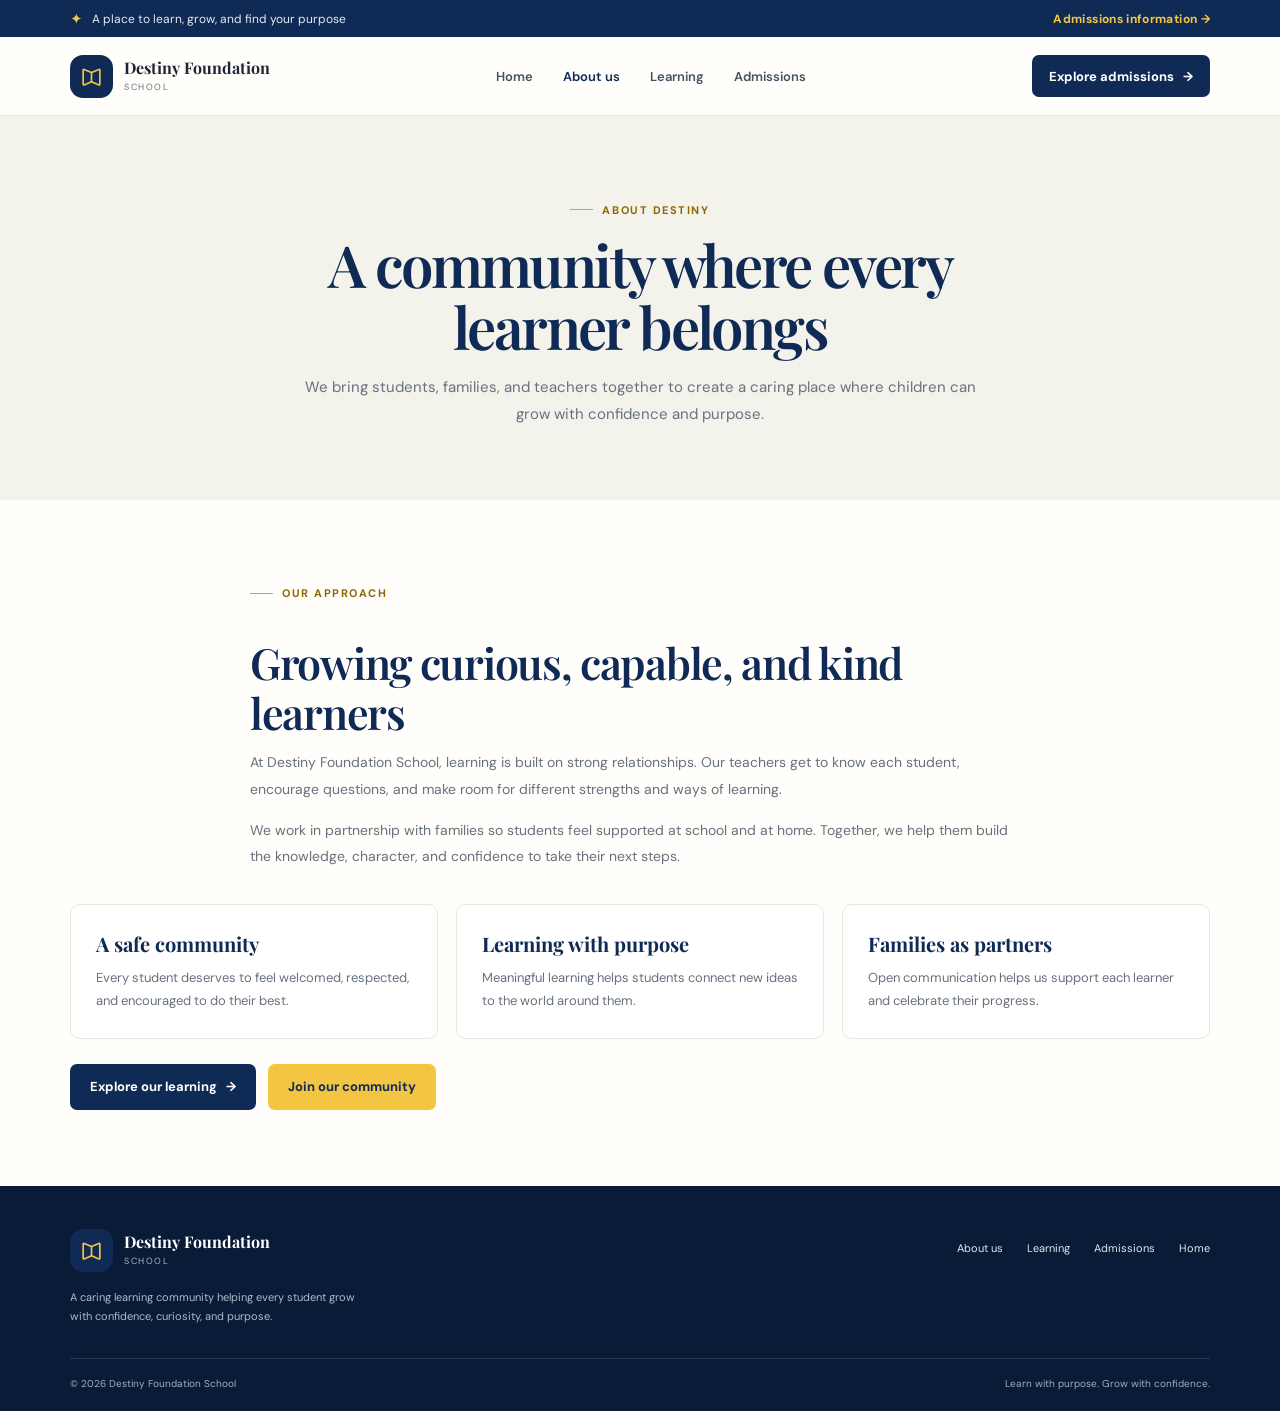
==== about.html @ 3c0583e7 "Publish school website pages" ====
<!DOCTYPE html>
<html lang="en">
<head>
    <meta charset="UTF-8">
    <meta name="viewport" content="width=device-width, initial-scale=1.0">
    <meta name="theme-color" content="#102a56">
    <meta name="description" content="Learn about the caring community, values, and approach at Destiny Foundation School.">
    <title>About Us | Destiny Foundation School</title>
    <link rel="preconnect" href="https://fonts.googleapis.com">
    <link rel="preconnect" href="https://fonts.gstatic.com" crossorigin>
    <link href="https://fonts.googleapis.com/css2?family=DM+Sans:wght@400;500;600;700&family=Playfair+Display:wght@600;700&display=swap" rel="stylesheet">
    <link rel="stylesheet" href="styles.css">
</head>
<body>
    <div class="topbar">
        <div class="wrap topbar-inner">
            <div class="topbar-note"><span aria-hidden="true">✦</span> A place to learn, grow, and find your purpose</div>
            <a class="topbar-link" href="admissions.html">Admissions information <span aria-hidden="true">→</span></a>
        </div>
    </div>
    <header class="site-header">
        <div class="wrap nav-inner">
            <a class="brand" href="index.html" aria-label="Destiny Foundation School home">
                <span class="brand-mark" aria-hidden="true">
                    <svg viewBox="0 0 24 24" fill="none"><path d="M4 19.5V5.8c0-.5.4-.8.9-.6l7.1 3 7.1-3c.5-.2.9.1.9.6v13.7c0 .5-.4.8-.9.6l-7.1-3-7.1 3c-.5.2-.9-.1-.9-.6Z" stroke="currentColor" stroke-width="1.6" stroke-linejoin="round"/><path d="M12 8.2v9.1" stroke="currentColor" stroke-width="1.6"/></svg>
                </span>
                <span><span class="brand-name">Destiny Foundation</span><span class="brand-subtitle">School</span></span>
            </a>
            <nav class="nav-links" id="main-navigation" aria-label="Main navigation">
                <a href="index.html">Home</a>
                <a href="about.html" aria-current="page">About us</a>
                <a href="learning.html">Learning</a>
                <a href="admissions.html">Admissions</a>
            </nav>
            <a class="nav-cta" href="admissions.html">Explore admissions <span aria-hidden="true">→</span></a>
            <button class="menu-toggle" type="button" aria-label="Open navigation menu" aria-expanded="false" aria-controls="main-navigation">
                <svg viewBox="0 0 24 24" fill="none" aria-hidden="true"><path d="M4 7h16M4 12h16M4 17h16" stroke="currentColor" stroke-width="1.8" stroke-linecap="round"/></svg>
            </button>
        </div>
    </header>
    <main>
        <section class="page-intro">
            <div class="wrap">
                <span class="eyebrow">About Destiny</span>
                <h1>A community where every learner belongs</h1>
                <p>We bring students, families, and teachers together to create a caring place where children can grow with confidence and purpose.</p>
            </div>
        </section>
        <section class="page-content">
            <div class="wrap">
                <div class="page-copy">
                    <span class="eyebrow">Our approach</span>
                    <h2>Growing curious, capable, and kind learners</h2>
                    <p>At Destiny Foundation School, learning is built on strong relationships. Our teachers get to know each student, encourage questions, and make room for different strengths and ways of learning.</p>
                    <p>We work in partnership with families so students feel supported at school and at home. Together, we help them build the knowledge, character, and confidence to take their next steps.</p>
                </div>
                <div class="page-cards">
                    <article class="page-card">
                        <h3>A safe community</h3>
                        <p>Every student deserves to feel welcomed, respected, and encouraged to do their best.</p>
                    </article>
                    <article class="page-card">
                        <h3>Learning with purpose</h3>
                        <p>Meaningful learning helps students connect new ideas to the world around them.</p>
                    </article>
                    <article class="page-card">
                        <h3>Families as partners</h3>
                        <p>Open communication helps us support each learner and celebrate their progress.</p>
                    </article>
                </div>
                <div class="page-actions">
                    <a class="button" href="learning.html">Explore our learning <span aria-hidden="true">→</span></a>
                    <a class="button button-gold" href="admissions.html">Join our community</a>
                </div>
            </div>
        </section>
    </main>
    <footer class="footer">
        <div class="wrap">
            <div class="footer-main">
                <div>
                    <a class="brand" href="index.html" aria-label="Destiny Foundation School home">
                        <span class="brand-mark" aria-hidden="true"><svg viewBox="0 0 24 24" fill="none"><path d="M4 19.5V5.8c0-.5.4-.8.9-.6l7.1 3 7.1-3c.5-.2.9.1.9.6v13.7c0 .5-.4.8-.9.6l-7.1-3-7.1 3c-.5.2-.9-.1-.9-.6Z" stroke="currentColor" stroke-width="1.6" stroke-linejoin="round"/><path d="M12 8.2v9.1" stroke="currentColor" stroke-width="1.6"/></svg></span>
                        <span><span class="brand-name">Destiny Foundation</span><span class="brand-subtitle">School</span></span>
                    </a>
                    <p class="footer-about">A caring learning community helping every student grow with confidence, curiosity, and purpose.</p>
                </div>
                <nav class="footer-nav" aria-label="Footer navigation">
                    <a href="about.html">About us</a><a href="learning.html">Learning</a><a href="admissions.html">Admissions</a><a href="index.html">Home</a>
                </nav>
            </div>
            <div class="footer-bottom"><span>© <span class="year"></span> Destiny Foundation School</span><span>Learn with purpose. Grow with confidence.</span></div>
        </div>
    </footer>
    <script>
        const menuButton = document.querySelector(".menu-toggle");
        const navigation = document.querySelector("#main-navigation");
        menuButton.addEventListener("click", () => {
            const isExpanded = menuButton.getAttribute("aria-expanded") === "true";
            menuButton.setAttribute("aria-expanded", String(!isExpanded));
            menuButton.setAttribute("aria-label", isExpanded ? "Open navigation menu" : "Close navigation menu");
            navigation.classList.toggle("is-open", !isExpanded);
        });
        navigation.addEventListener("click", (event) => {
            if (event.target.closest("a")) {
                menuButton.setAttribute("aria-expanded", "false");
                menuButton.setAttribute("aria-label", "Open navigation menu");
                navigation.classList.remove("is-open");
            }
        });
        document.querySelector(".year").textContent = new Date().getFullYear();
    </script>
</body>
</html>
---- styles.css ----
:root {
            color-scheme: light;
            --navy: #102a56;
            --cream: #f7f5ef;
            --paper: #fffefa;
            --yellow: #f4c542;
            --ink: #1c2635;
            --muted: #68717e;
            --line: #e8e7df;
            --serif: "Playfair Display", Georgia, serif;
            --sans: "DM Sans", Arial, sans-serif;
        }

        * { box-sizing: border-box; }
        html { scroll-behavior: smooth; scroll-padding-top: 88px; }
        body { margin: 0; color: var(--ink); background: var(--paper); font-family: var(--sans); -webkit-font-smoothing: antialiased; }
        a { color: inherit; text-decoration: none; }
        button { font: inherit; }
        .wrap { width: min(1140px, calc(100% - 48px)); margin-inline: auto; }

        .topbar { background: var(--navy); color: #e5eaf2; font-size: 12px; }
        .topbar-inner { min-height: 37px; display: flex; align-items: center; justify-content: space-between; gap: 16px; }
        .topbar-note { display: flex; align-items: center; gap: 9px; }
        .topbar-note span { color: var(--yellow); font-size: 15px; }
        .topbar-link { color: var(--yellow); font-weight: 700; letter-spacing: .03em; }

        .site-header { position: sticky; top: 0; z-index: 10; background: rgba(255, 254, 250, .96); border-bottom: 1px solid rgba(232, 231, 223, .85); backdrop-filter: blur(12px); }
        .nav-inner { min-height: 78px; display: flex; align-items: center; justify-content: space-between; gap: 30px; }
        .brand { display: inline-flex; align-items: center; gap: 11px; flex-shrink: 0; }
        .brand-mark { width: 43px; height: 43px; display: grid; place-items: center; background: var(--navy); border-radius: 13px; color: var(--yellow); }
        .brand-mark svg { width: 25px; height: 25px; }
        .brand-name { display: block; font-family: var(--serif); font-size: 16px; line-height: 1.1; font-weight: 700; }
        .brand-subtitle { display: block; margin-top: 5px; color: var(--muted); font-size: 9px; letter-spacing: .17em; text-transform: uppercase; }
        .nav-links { display: flex; align-items: center; gap: 30px; }
        .nav-links a { color: #465166; font-size: 13px; font-weight: 600; transition: color .2s ease; }
        .nav-links a:hover { color: #8c6800; }
        .nav-links a[aria-current="page"] { color: var(--navy); }
        .nav-cta, .button { display: inline-flex; align-items: center; justify-content: center; gap: 9px; min-height: 46px; padding: 0 20px; border: 0; border-radius: 7px; background: var(--navy); color: #fff; font-size: 13px; font-weight: 700; transition: transform .2s ease, background .2s ease; }
        .nav-cta:hover, .button:hover { transform: translateY(-2px); background: #1d4177; }
        .nav-cta { min-height: 42px; padding-inline: 17px; }
        .menu-toggle { display: none; width: 42px; height: 42px; border: 1px solid var(--line); border-radius: 7px; background: transparent; color: var(--navy); cursor: pointer; }
        .menu-toggle svg { width: 21px; height: 21px; }

        .hero { position: relative; min-height: 610px; overflow: hidden; background: #182943; color: #fff; }
        .hero-slide { position: absolute; inset: 0; display: flex; align-items: center; visibility: hidden; opacity: 0; transition: opacity .65s ease, visibility .65s ease; }
        .hero-slide.is-active { visibility: visible; opacity: 1; }
        .hero-slide[aria-hidden="true"] { pointer-events: none; }
        .hero-slide img { position: absolute; inset: 0; width: 100%; height: 100%; object-fit: cover; }
        .hero-slide::after { position: absolute; inset: 0; background: linear-gradient(90deg, rgba(7, 20, 41, .86) 0%, rgba(7, 20, 41, .69) 43%, rgba(7, 20, 41, .12) 100%), linear-gradient(0deg, rgba(7, 20, 41, .42), transparent 48%); content: ""; }
        .hero-content { position: relative; z-index: 1; width: min(720px, 75%); padding: 94px 0 138px; }
        .eyebrow { display: inline-flex; align-items: center; gap: 9px; color: #8c6800; font-size: 11px; font-weight: 700; letter-spacing: .14em; text-transform: uppercase; }
        .eyebrow::before { width: 23px; height: 1px; background: #d5aa20; content: ""; }
        h1, h2, h3, p { margin-top: 0; }
        h1 { max-width: 720px; margin: 19px 0 18px; color: #fff; font-family: var(--serif); font-size: clamp(42px, 5.5vw, 70px); font-weight: 600; letter-spacing: -.045em; line-height: 1.08; }
        h1 em { color: var(--yellow); font-weight: 600; }
        .hero .eyebrow { color: #ffe28a; }
        .hero .eyebrow::before { background: var(--yellow); }
        .hero-copy { max-width: 540px; margin-bottom: 27px; color: rgba(255, 255, 255, .86); font-size: 15px; line-height: 1.85; }
        .hero-actions { display: flex; flex-wrap: wrap; align-items: center; gap: 13px; }
        .button svg { width: 16px; height: 16px; }
        .hero .button { background: var(--yellow); color: var(--navy); }
        .hero .button:hover { background: #ffda68; }
        .hero .button-outline { border: 1px solid rgba(255, 255, 255, .7); background: rgba(255, 255, 255, .08); color: #fff; }
        .hero .button-outline:hover { background: rgba(255, 255, 255, .18); }
        .hero-controls { position: absolute; z-index: 2; right: 0; bottom: 28px; left: 0; display: flex; align-items: center; justify-content: space-between; }
        .hero-control-group, .hero-pagination { display: flex; align-items: center; gap: 10px; }
        .hero-control { width: 42px; height: 42px; display: grid; place-items: center; border: 1px solid rgba(255, 255, 255, .5); border-radius: 50%; background: rgba(7, 20, 41, .22); color: #fff; cursor: pointer; transition: background .2s ease, border-color .2s ease; }
        .hero-control:hover { border-color: #fff; background: rgba(255, 255, 255, .18); }
        .hero-control svg { width: 18px; height: 18px; }
        .hero-dot { width: 10px; height: 10px; padding: 0; border: 1px solid #fff; border-radius: 50%; background: transparent; cursor: pointer; transition: width .2s ease, background .2s ease; }
        .hero-dot[aria-current="true"] { width: 26px; border-radius: 10px; background: var(--yellow); border-color: var(--yellow); }
        .hero-pause { margin-left: 7px; font-size: 14px; }
        .hero-pause span { font-size: 13px; }
        .hero-control:focus-visible, .hero-dot:focus-visible { outline: 3px solid var(--yellow); outline-offset: 3px; }

        .values-strip { border-bottom: 1px solid var(--line); background: var(--paper); }
        .values-grid { display: grid; grid-template-columns: repeat(3, 1fr); }
        .value-item { display: flex; align-items: center; gap: 14px; padding: 25px 24px; }
        .value-item:first-child { padding-left: 0; }
        .value-item + .value-item { border-left: 1px solid var(--line); }
        .value-icon { width: 40px; height: 40px; display: grid; flex-shrink: 0; place-items: center; border-radius: 10px; background: #edf1f8; color: var(--navy); }
        .value-icon svg { width: 20px; height: 20px; }
        .value-item strong { display: block; font-size: 12px; }
        .value-item small { display: block; margin-top: 4px; color: var(--muted); font-size: 11px; }

        .section { padding: 88px 0; }
        .section-heading { max-width: 620px; margin: 0 auto 39px; text-align: center; }
        .section-heading .eyebrow { justify-content: center; }
        h2 { margin: 13px 0 12px; color: var(--navy); font-family: var(--serif); font-size: clamp(31px, 3.7vw, 43px); font-weight: 600; letter-spacing: -.03em; line-height: 1.16; }
        .section-heading p { margin-bottom: 0; color: var(--muted); font-size: 14px; line-height: 1.8; }
        .programs { background: #fff; }
        .program-grid { display: grid; grid-template-columns: repeat(3, 1fr); gap: 19px; }
        .program-card { overflow: hidden; border: 1px solid var(--line); border-radius: 10px; background: #fff; transition: transform .2s ease, box-shadow .2s ease; }
        .program-card:hover { transform: translateY(-4px); box-shadow: 0 16px 35px rgba(16, 37, 30, .08); }
        .program-photo { height: 190px; overflow: hidden; background: #e8e9e1; }
        .program-photo img { width: 100%; height: 100%; display: block; object-fit: cover; transition: transform .3s ease; }
        .program-card:hover .program-photo img { transform: scale(1.04); }
        .program-body { padding: 21px 21px 20px; }
        .program-level { color: #8c6800; font-size: 10px; font-weight: 700; letter-spacing: .12em; text-transform: uppercase; }
        .program-body h3 { margin: 8px 0 8px; color: var(--navy); font-family: var(--serif); font-size: 20px; }
        .program-body p { min-height: 43px; margin-bottom: 16px; color: var(--muted); font-size: 12px; line-height: 1.75; }
        .text-link { display: inline-flex; align-items: center; gap: 7px; color: #23477f; font-size: 11px; font-weight: 700; }
        .text-link svg { width: 14px; height: 14px; transition: transform .2s ease; }
        .text-link:hover svg { transform: translateX(3px); }

        .about { overflow: hidden; background: var(--navy); color: #fff; }
        .about-grid { display: grid; grid-template-columns: .92fr 1fr; align-items: center; gap: 75px; }
        .about-visual { position: relative; min-height: 380px; }
        .about-photo { position: absolute; inset: 0 0 0 25px; overflow: hidden; border-radius: 10px; background: #52617a; }
        .about-photo img { width: 100%; height: 100%; display: block; object-fit: cover; }
        .about-photo::after { position: absolute; inset: 0; background: linear-gradient(180deg, transparent 60%, rgba(16, 37, 30, .33)); content: ""; }
        .about-badge { position: absolute; bottom: 24px; left: 0; display: flex; align-items: center; gap: 10px; padding: 13px 15px; border-radius: 8px; background: #fffefa; color: var(--ink); box-shadow: 0 10px 25px rgba(0, 0, 0, .12); }
        .badge-star { color: #9a7400; font-size: 20px; }
        .about-badge strong, .about-badge small { display: block; }
        .about-badge strong { font-size: 11px; }
        .about-badge small { margin-top: 3px; color: var(--muted); font-size: 10px; }
        .about-copy .eyebrow { color: var(--yellow); }
        .about-copy h2 { color: #fff; }
        .about-copy > p { margin: 0 0 23px; color: #cbd4e1; font-size: 13px; line-height: 1.9; }
        .about-points { display: grid; grid-template-columns: 1fr 1fr; gap: 16px 21px; margin-bottom: 27px; }
        .about-point { display: flex; align-items: flex-start; gap: 9px; color: #e9edf5; font-size: 11px; line-height: 1.6; }
        .check { width: 17px; height: 17px; display: grid; flex-shrink: 0; place-items: center; margin-top: 1px; border-radius: 50%; background: rgba(244, 197, 66, .16); color: var(--yellow); font-size: 11px; }
        .button-gold { background: var(--yellow); color: var(--navy); }
        .button-gold:hover { background: #ffda68; color: var(--navy); }

        .admissions { padding: 72px 0; background: #f3f2eb; }
        .admissions-inner { display: flex; align-items: center; justify-content: space-between; gap: 35px; }
        .admissions-copy { max-width: 610px; }
        .admissions-copy h2 { margin: 12px 0 8px; font-size: clamp(29px, 3vw, 37px); }
        .admissions-copy p { margin: 0; color: var(--muted); font-size: 13px; line-height: 1.8; }
        .admissions-actions { display: flex; flex-shrink: 0; align-items: center; gap: 10px; }

        .footer { padding: 43px 0 21px; background: #0a1b37; color: #e1e7f0; }
        .footer-main { display: flex; align-items: flex-start; justify-content: space-between; gap: 35px; padding-bottom: 31px; }
        .footer .brand-name { color: #fff; }
        .footer .brand-subtitle { color: #a7b3c7; }
        .footer-about { max-width: 300px; margin: 16px 0 0; color: #b0bbcd; font-size: 11px; line-height: 1.8; }
        .footer-nav { display: flex; flex-wrap: wrap; gap: 24px; padding-top: 12px; }
        .footer-nav a { color: #e1e7f0; font-size: 11px; }
        .footer-nav a:hover { color: var(--yellow); }
        .footer-bottom { display: flex; justify-content: space-between; gap: 20px; padding-top: 18px; border-top: 1px solid rgba(255, 255, 255, .12); color: #a1aec2; font-size: 10px; }

        .page-intro { padding: 78px 0 72px; background: #f3f2eb; text-align: center; }
        .page-intro h1 { max-width: 780px; margin: 16px auto; color: var(--navy); font-size: clamp(38px, 5vw, 58px); }
        .page-intro p { max-width: 680px; margin: 0 auto; color: var(--muted); font-size: 15px; line-height: 1.8; }
        .page-content { padding: 76px 0; }
        .page-copy { max-width: 780px; margin-inline: auto; color: var(--muted); font-size: 14px; line-height: 1.9; }
        .page-copy h2 { margin-top: 34px; }
        .page-cards { display: grid; grid-template-columns: repeat(3, 1fr); gap: 18px; margin-top: 34px; }
        .page-card { padding: 25px; border: 1px solid var(--line); border-radius: 10px; background: #fff; }
        .page-card h3 { margin-bottom: 9px; color: var(--navy); font-family: var(--serif); font-size: 20px; }
        .page-card p { margin-bottom: 0; color: var(--muted); font-size: 13px; line-height: 1.8; }
        .page-actions { display: flex; flex-wrap: wrap; gap: 12px; margin-top: 25px; }
        .admissions-steps { display: grid; grid-template-columns: repeat(3, 1fr); gap: 18px; margin-top: 35px; }
        .admissions-step { padding: 22px; border-left: 3px solid var(--yellow); background: #fff; }
        .admissions-step strong { display: block; margin-bottom: 8px; color: var(--navy); font-family: var(--serif); font-size: 18px; }
        .admissions-step p { margin: 0; color: var(--muted); font-size: 13px; line-height: 1.8; }

        @media (max-width: 900px) {
            .nav-links { gap: 17px; }
            .hero { min-height: 570px; }
            .hero-content { width: min(680px, 85%); }
            .about-grid { gap: 42px; }
            .about-visual { min-height: 350px; }
        }
        @media (max-width: 720px) {
            .wrap { width: min(100% - 36px, 540px); }
            .topbar-inner { min-height: 34px; font-size: 10px; }
            .nav-inner { min-height: 68px; }
            .menu-toggle { display: grid; place-items: center; }
            .nav-cta { display: none; }
            .nav-links { position: absolute; top: calc(100% + 1px); right: 0; left: 0; display: none; align-items: stretch; gap: 0; padding: 8px 18px 15px; border-bottom: 1px solid var(--line); background: var(--paper); }
            .nav-links.is-open { display: flex; flex-direction: column; }
            .nav-links a { padding: 12px 3px; }
            .hero { min-height: 680px; }
            .hero-slide::after { background: linear-gradient(90deg, rgba(7, 20, 41, .8), rgba(7, 20, 41, .45)), linear-gradient(0deg, rgba(7, 20, 41, .48), transparent 62%); }
            .hero-content { width: 100%; padding: 70px 0 145px; }
            h1 { font-size: clamp(40px, 11vw, 59px); }
            .hero-copy { font-size: 14px; }
            .hero-controls { bottom: 23px; }
            .hero-control { width: 38px; height: 38px; }
            .hero-control-group, .hero-pagination { gap: 7px; }
            .values-grid { grid-template-columns: 1fr; padding-block: 7px; }
            .value-item, .value-item:first-child { padding: 13px 0; }
            .value-item + .value-item { border-top: 1px solid var(--line); border-left: 0; }
            .value-icon { width: 36px; height: 36px; }
            .section { padding: 67px 0; }
            .section-heading { margin-bottom: 28px; }
            .program-grid { grid-template-columns: 1fr; gap: 14px; }
            .program-photo { height: 220px; }
            .program-body p { min-height: 0; }
            .about-grid { grid-template-columns: 1fr; gap: 40px; }
            .about-visual { min-height: min(80vw, 365px); }
            .about-photo { left: 18px; }
            .about-points { gap: 13px 12px; }
            .admissions { padding: 57px 0; }
            .admissions-inner { align-items: flex-start; flex-direction: column; gap: 23px; }
            .footer-main { flex-direction: column; gap: 23px; }
            .footer-nav { gap: 17px; padding-top: 0; }
            .page-intro { padding: 58px 0; }
            .page-content { padding: 55px 0; }
            .page-cards, .admissions-steps { grid-template-columns: 1fr; }
        }
        @media (max-width: 420px) {
            .wrap { width: calc(100% - 30px); }
            .topbar-note { gap: 6px; }
            .brand-mark { width: 39px; height: 39px; }
            .brand-name { font-size: 15px; }
            .hero-actions { align-items: stretch; flex-direction: column; }
            .hero-actions .button { width: 100%; }
            .about-points { grid-template-columns: 1fr; }
            .admissions-actions { align-items: stretch; flex-direction: column; width: 100%; }
            .admissions-actions .button { width: 100%; }
            .footer-bottom { flex-direction: column; gap: 7px; }
        }
        @media (prefers-reduced-motion: reduce) {
            *, *::before, *::after { scroll-behavior: auto !important; transition-duration: .01ms !important; animation-duration: .01ms !important; }
        }
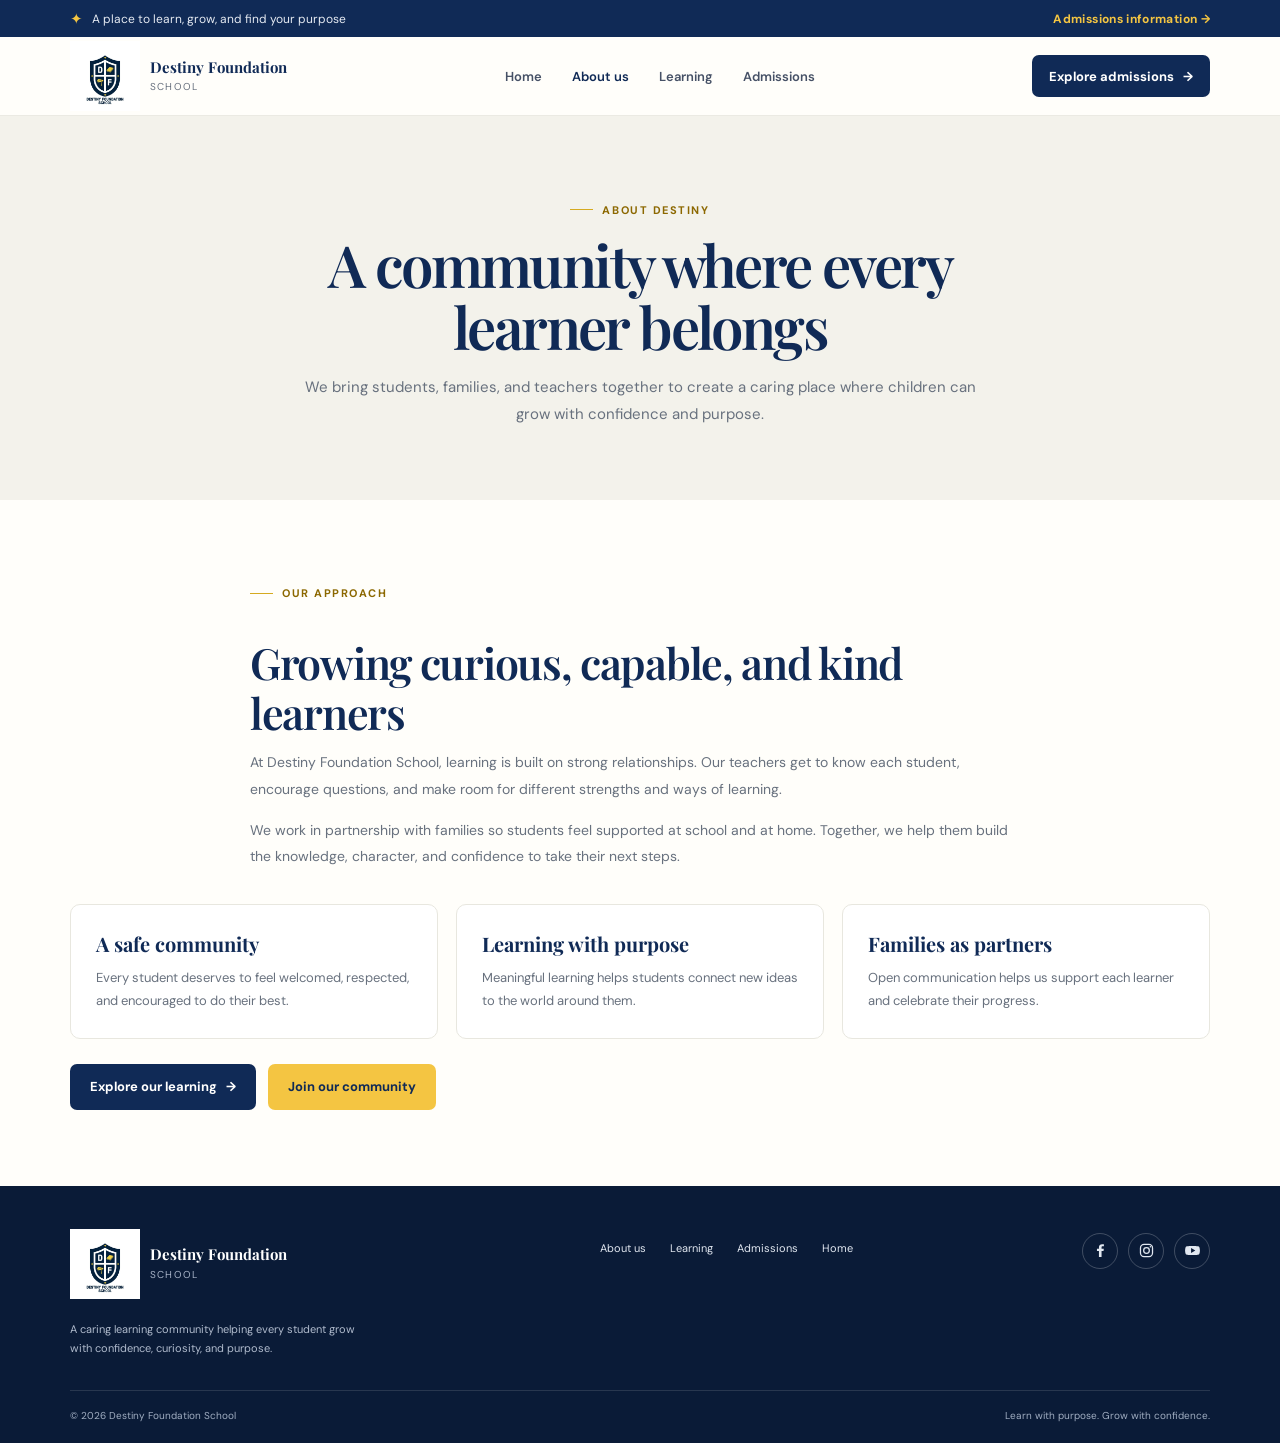
==== commit e9718a3d: "Updated website pages [Copy]" ====
--- a/about.html
+++ b/about.html
@@ -21,10 +21,8 @@
     <header class="site-header">
         <div class="wrap nav-inner">
             <a class="brand" href="index.html" aria-label="Destiny Foundation School home">
-                <span class="brand-mark" aria-hidden="true">
-                    <svg viewBox="0 0 24 24" fill="none"><path d="M4 19.5V5.8c0-.5.4-.8.9-.6l7.1 3 7.1-3c.5-.2.9.1.9.6v13.7c0 .5-.4.8-.9.6l-7.1-3-7.1 3c-.5.2-.9-.1-.9-.6Z" stroke="currentColor" stroke-width="1.6" stroke-linejoin="round"/><path d="M12 8.2v9.1" stroke="currentColor" stroke-width="1.6"/></svg>
-                </span>
-                <span><span class="brand-name">Destiny Foundation</span><span class="brand-subtitle">School</span></span>
+                <img class="brand-logo" src="pictures/logo.jpg" alt="Destiny Foundation School">
+                <span class="brand-copy"><span class="brand-name">Destiny Foundation</span><span class="brand-subtitle">School</span></span>
             </a>
             <nav class="nav-links" id="main-navigation" aria-label="Main navigation">
                 <a href="index.html">Home</a>
@@ -80,13 +78,24 @@
             <div class="footer-main">
                 <div>
                     <a class="brand" href="index.html" aria-label="Destiny Foundation School home">
-                        <span class="brand-mark" aria-hidden="true"><svg viewBox="0 0 24 24" fill="none"><path d="M4 19.5V5.8c0-.5.4-.8.9-.6l7.1 3 7.1-3c.5-.2.9.1.9.6v13.7c0 .5-.4.8-.9.6l-7.1-3-7.1 3c-.5.2-.9-.1-.9-.6Z" stroke="currentColor" stroke-width="1.6" stroke-linejoin="round"/><path d="M12 8.2v9.1" stroke="currentColor" stroke-width="1.6"/></svg></span>
-                        <span><span class="brand-name">Destiny Foundation</span><span class="brand-subtitle">School</span></span>
+                        <img class="brand-logo" src="pictures/logo.jpg" alt="Destiny Foundation School">
+                        <span class="brand-copy"><span class="brand-name">Destiny Foundation</span><span class="brand-subtitle">School</span></span>
                     </a>
                     <p class="footer-about">A caring learning community helping every student grow with confidence, curiosity, and purpose.</p>
                 </div>
                 <nav class="footer-nav" aria-label="Footer navigation">
                     <a href="about.html">About us</a><a href="learning.html">Learning</a><a href="admissions.html">Admissions</a><a href="index.html">Home</a>
+                </nav>
+                <nav class="footer-social" aria-label="Social media">
+                    <a href="https://www.facebook.com/profile.php?id=100083578381976" target="_blank" rel="noopener noreferrer" aria-label="Facebook">
+                        <svg viewBox="0 0 24 24" aria-hidden="true"><path d="M13.5 21v-8.2h2.8l.4-3.2h-3.2V7.5c0-.9.3-1.6 1.6-1.6h1.7V3.1c-.3 0-1.4-.1-2.6-.1-2.6 0-4.4 1.6-4.4 4.5v2.1H7v3.2h2.8V21h3.7Z" fill="currentColor"/></svg>
+                    </a>
+                    <a href="https://www.instagram.com/" target="_blank" rel="noopener noreferrer" aria-label="Instagram">
+                        <svg viewBox="0 0 24 24" fill="none" aria-hidden="true"><rect x="3.5" y="3.5" width="17" height="17" rx="5" stroke="currentColor" stroke-width="1.8"/><circle cx="12" cy="12" r="4" stroke="currentColor" stroke-width="1.8"/><circle cx="17.5" cy="6.8" r="1.1" fill="currentColor"/></svg>
+                    </a>
+                    <a href="https://www.youtube.com/" target="_blank" rel="noopener noreferrer" aria-label="YouTube">
+                        <svg viewBox="0 0 24 24" aria-hidden="true"><path d="M22 8.1a2.8 2.8 0 0 0-2-2c-1.8-.5-8-.5-8-.5s-6.2 0-8 .5a2.8 2.8 0 0 0-2 2A29 29 0 0 0 1.5 12a29 29 0 0 0 .5 3.9 2.8 2.8 0 0 0 2 2c1.8.5 8 .5 8 .5s6.2 0 8-.5a2.8 2.8 0 0 0 2-2 29 29 0 0 0 .5-3.9 29 29 0 0 0-.5-3.9ZM10 15.5v-7l6 3.5-6 3.5Z" fill="currentColor"/></svg>
+                    </a>
                 </nav>
             </div>
             <div class="footer-bottom"><span>© <span class="year"></span> Destiny Foundation School</span><span>Learn with purpose. Grow with confidence.</span></div>
--- a/styles.css
+++ b/styles.css
@@ -26,11 +26,11 @@
 
         .site-header { position: sticky; top: 0; z-index: 10; background: rgba(255, 254, 250, .96); border-bottom: 1px solid rgba(232, 231, 223, .85); backdrop-filter: blur(12px); }
         .nav-inner { min-height: 78px; display: flex; align-items: center; justify-content: space-between; gap: 30px; }
-        .brand { display: inline-flex; align-items: center; gap: 11px; flex-shrink: 0; }
-        .brand-mark { width: 43px; height: 43px; display: grid; place-items: center; background: var(--navy); border-radius: 13px; color: var(--yellow); }
-        .brand-mark svg { width: 25px; height: 25px; }
-        .brand-name { display: block; font-family: var(--serif); font-size: 16px; line-height: 1.1; font-weight: 700; }
-        .brand-subtitle { display: block; margin-top: 5px; color: var(--muted); font-size: 9px; letter-spacing: .17em; text-transform: uppercase; }
+        .brand { display: inline-flex; align-items: center; gap: 10px; flex-shrink: 0; }
+        .brand-logo { display: block; width: 70px; height: 70px; object-fit: contain; }
+        .brand-copy { display: block; }
+        .brand-name { display: block; color: var(--navy); font-family: var(--serif); font-size: 15px; line-height: 1.15; font-weight: 700; }
+        .brand-subtitle { display: block; margin-top: 4px; color: var(--muted); font-size: 10px; letter-spacing: .12em; text-transform: uppercase; }
         .nav-links { display: flex; align-items: center; gap: 30px; }
         .nav-links a { color: #465166; font-size: 13px; font-weight: 600; transition: color .2s ease; }
         .nav-links a:hover { color: #8c6800; }
@@ -103,7 +103,18 @@
         .text-link svg { width: 14px; height: 14px; transition: transform .2s ease; }
         .text-link:hover svg { transform: translateX(3px); }
 
-        .about { overflow: hidden; background: var(--navy); color: #fff; }
+        .video-background-area { position: relative; isolation: isolate; background: #101d33; }
+        .video-background-layer { position: sticky; z-index: 0; top: 0; height: 100vh; margin-bottom: -100vh; overflow: hidden; pointer-events: none; }
+        .school-video-background { display: block; width: 100%; height: 100%; object-fit: cover; }
+        .school-video { position: relative; z-index: 1; display: flex; align-items: center; min-height: min(76vh, 760px); overflow: hidden; background: transparent; color: #fff; }
+        .school-video::before { position: absolute; z-index: 1; inset: 0; background: linear-gradient(90deg, rgba(7, 20, 41, .82), rgba(7, 20, 41, .42) 68%, rgba(7, 20, 41, .18)), linear-gradient(0deg, rgba(7, 20, 41, .38), transparent 58%); content: ""; pointer-events: none; }
+        .school-video .wrap { position: relative; z-index: 2; }
+        .school-video .section-heading { max-width: 620px; margin: 0; text-align: left; }
+        .school-video .section-heading .eyebrow { justify-content: flex-start; color: var(--yellow); }
+        .school-video .section-heading h2 { color: #fff; }
+        .school-video .section-heading p { color: rgba(255, 255, 255, .88); }
+
+        .about { position: relative; z-index: 1; overflow: hidden; background: rgba(16, 42, 86, .88); color: #fff; }
         .about-grid { display: grid; grid-template-columns: .92fr 1fr; align-items: center; gap: 75px; }
         .about-visual { position: relative; min-height: 380px; }
         .about-photo { position: absolute; inset: 0 0 0 25px; overflow: hidden; border-radius: 10px; background: #52617a; }
@@ -123,14 +134,21 @@
         .button-gold { background: var(--yellow); color: var(--navy); }
         .button-gold:hover { background: #ffda68; color: var(--navy); }
 
-        .admissions { padding: 72px 0; background: #f3f2eb; }
+        .admissions { position: relative; z-index: 1; padding: 72px 0; background: rgba(243, 242, 235, .9); }
         .admissions-inner { display: flex; align-items: center; justify-content: space-between; gap: 35px; }
         .admissions-copy { max-width: 610px; }
         .admissions-copy h2 { margin: 12px 0 8px; font-size: clamp(29px, 3vw, 37px); }
         .admissions-copy p { margin: 0; color: var(--muted); font-size: 13px; line-height: 1.8; }
         .admissions-actions { display: flex; flex-shrink: 0; align-items: center; gap: 10px; }
 
-        .footer { padding: 43px 0 21px; background: #0a1b37; color: #e1e7f0; }
+        .gallery { position: relative; z-index: 1; background: rgba(255, 254, 250, .93); }
+        .gallery-grid { display: grid; grid-template-columns: repeat(4, minmax(0, 1fr)); gap: 16px; }
+        .gallery-item { overflow: hidden; margin: 0; border: 1px solid rgba(232, 231, 223, .9); border-radius: 10px; background: var(--paper); box-shadow: 0 10px 24px rgba(16, 37, 30, .1); }
+        .gallery-item img { display: block; width: 100%; aspect-ratio: 4 / 3; object-fit: cover; transition: transform .3s ease; }
+        .gallery-item:hover img { transform: scale(1.04); }
+        .gallery-item figcaption { padding: 13px 15px; color: var(--navy); font-family: var(--serif); font-size: 14px; font-weight: 600; }
+
+        .footer { position: relative; z-index: 1; padding: 43px 0 21px; background: #0a1b37; color: #e1e7f0; }
         .footer-main { display: flex; align-items: flex-start; justify-content: space-between; gap: 35px; padding-bottom: 31px; }
         .footer .brand-name { color: #fff; }
         .footer .brand-subtitle { color: #a7b3c7; }
@@ -138,6 +156,11 @@
         .footer-nav { display: flex; flex-wrap: wrap; gap: 24px; padding-top: 12px; }
         .footer-nav a { color: #e1e7f0; font-size: 11px; }
         .footer-nav a:hover { color: var(--yellow); }
+        .footer-social { display: flex; gap: 10px; padding-top: 4px; }
+        .footer-social a { display: grid; width: 36px; height: 36px; place-items: center; border: 1px solid rgba(255, 255, 255, .22); border-radius: 50%; color: #e1e7f0; transition: color .2s ease, background .2s ease, border-color .2s ease; }
+        .footer-social a:hover { border-color: var(--yellow); background: var(--yellow); color: var(--navy); }
+        .footer-social a:focus-visible { outline: 3px solid var(--yellow); outline-offset: 3px; }
+        .footer-social svg { width: 17px; height: 17px; }
         .footer-bottom { display: flex; justify-content: space-between; gap: 20px; padding-top: 18px; border-top: 1px solid rgba(255, 255, 255, .12); color: #a1aec2; font-size: 10px; }
 
         .page-intro { padding: 78px 0 72px; background: #f3f2eb; text-align: center; }
@@ -189,6 +212,7 @@
             .program-grid { grid-template-columns: 1fr; gap: 14px; }
             .program-photo { height: 220px; }
             .program-body p { min-height: 0; }
+            .gallery-grid { grid-template-columns: repeat(2, minmax(0, 1fr)); gap: 12px; }
             .about-grid { grid-template-columns: 1fr; gap: 40px; }
             .about-visual { min-height: min(80vw, 365px); }
             .about-photo { left: 18px; }
@@ -204,8 +228,8 @@
         @media (max-width: 420px) {
             .wrap { width: calc(100% - 30px); }
             .topbar-note { gap: 6px; }
-            .brand-mark { width: 39px; height: 39px; }
-            .brand-name { font-size: 15px; }
+            .brand-logo { width: 58px; height: 58px; }
+            .gallery-grid { grid-template-columns: 1fr; }
             .hero-actions { align-items: stretch; flex-direction: column; }
             .hero-actions .button { width: 100%; }
             .about-points { grid-template-columns: 1fr; }
